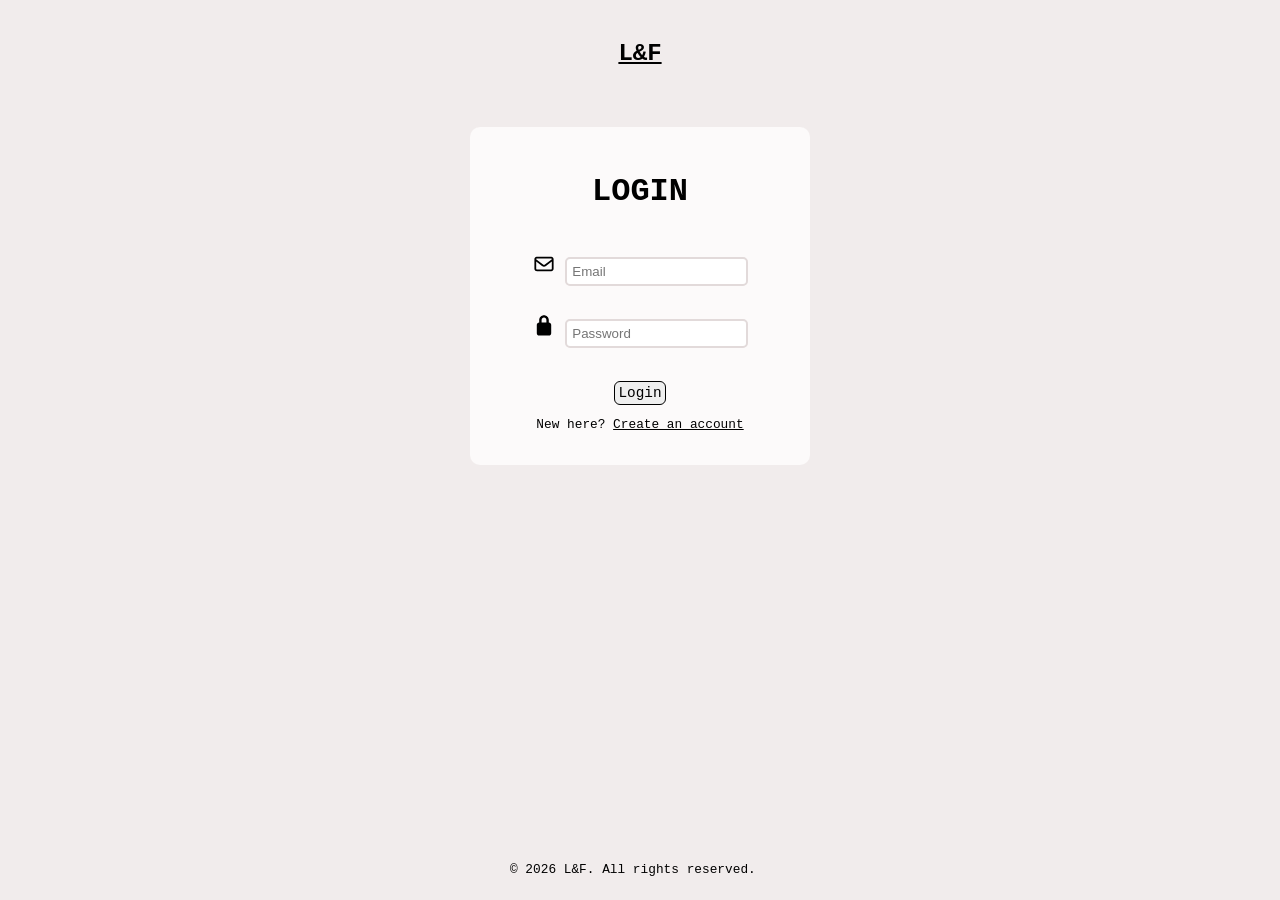
==== login.html @ fd73874f "created the main pages" ====
<!DOCTYPE html>
<html lang="en">
<head>
    <meta charset="UTF-8">
    <meta name="viewport" content="width=device-width, initial-scale=1.0">
    <title>L&F- Login</title>
    <link rel="stylesheet" href="styles.css">
    <script src="index.js" defer></script>
</head>
<body>
    <header>
        <nav class="navbar">
            <h2><a href="index.html">L&F</a></h2>
            <!-- <ul>
                <li><a href="index.html">Home</a></li>
                <li><a href="aboutMe.html">About L&F</a></li>
                <li><a href="contact.html">Contact Us</a></li>
                <li><a href="login.html">Login</a></li>
                <li><a href="signup.html">Sign up</a></li>
            </ul> -->
        </nav>
    </header>

    <section class="container">
        <form action="" id="login_form">
            <h2>LOGIN</h2>
            <div>
                <label for="login_email">
                    <svg xmlns="http://www.w3.org/2000/svg" style="height: 24;" viewBox="0 0 640 640"><path d="M125.4 128C91.5 128 64 155.5 64 189.4C64 190.3 64 191.1 64.1 192L64 192L64 448C64 483.3 92.7 512 128 512L512 512C547.3 512 576 483.3 576 448L576 192L575.9 192C575.9 191.1 576 190.3 576 189.4C576 155.5 548.5 128 514.6 128L125.4 128zM528 256.3L528 448C528 456.8 520.8 464 512 464L128 464C119.2 464 112 456.8 112 448L112 256.3L266.8 373.7C298.2 397.6 341.7 397.6 373.2 373.7L528 256.3zM112 189.4C112 182 118 176 125.4 176L514.6 176C522 176 528 182 528 189.4C528 193.6 526 197.6 522.7 200.1L344.2 335.5C329.9 346.3 310.1 346.3 295.8 335.5L117.3 200.1C114 197.6 112 193.6 112 189.4z"/></svg>
                </label>
                <input type="email" name="email" id="login_email" placeholder="Email">
                <p id="login_email_error"></p>
            </div>
            <div>
                <label for="login_password"><svg xmlns="http://www.w3.org/2000/svg" style="height: 24;" viewBox="0 0 640 640"><path d="M256 160L256 224L384 224L384 160C384 124.7 355.3 96 320 96C284.7 96 256 124.7 256 160zM192 224L192 160C192 89.3 249.3 32 320 32C390.7 32 448 89.3 448 160L448 224C483.3 224 512 252.7 512 288L512 512C512 547.3 483.3 576 448 576L192 576C156.7 576 128 547.3 128 512L128 288C128 252.7 156.7 224 192 224z"/></svg></label>
                <input type="password" name="password" id="login_password" placeholder="Password">
                <p id="login_password_error"></p>
            </div>
            <button type="submit">Login</button>
            <p>New here? <a href="signup.html">Create an account</a></p>
        </form>
    </section>
    <footer>
        <p>© 2026 L&F. All rights reserved.</p>
    </footer>
</body>
</html>
---- styles.css ----
body{
    font-family:'Courier New', Courier, monospace;
    margin: 0;
    padding: 0;
    box-sizing: border-box;
    text-align: center;
    background-color: rgb(241, 236, 236);
}
body a{
    text-decoration: underline;
    color: black;
}
html{
    display: flex;
    justify-content: center;
    align-items: center;
}
.navbar{
    display: flex;
    justify-content: center;
    align-items: center;
    padding: 20px;
    position: sticky;
    top: 0;
    margin-bottom: 0px;
    /* border-bottom: 1px solid; */
    /* background-color:rgb(252, 250, 250); */
}
.navbar h2 a{
    color: black;
}
.navbar ul {
    display: flex;
    list-style-type: none;
    gap: 30px;
}
.navbar ul a {
    color: black;
}
.navbar ul a:hover {
    color: blue;
    cursor: cell;
}
.navbar h2 a:hover {
    cursor: cell;
}

/* SIGN UP */
.container{
    background-color:rgb(252, 250, 250);
    margin-top: 20px;
    margin-bottom:30px;
    width: 300px;
    padding: 20px;
    display: flex;
    justify-content: center;
    align-items: center;
    border: none;
    border-radius: 10px;
}
form h2{
    text-align: center;
    font-size: 2rem;
}
form input{
    border: 2px solid rgb(226, 218, 218);
    padding: 5px;
    border-radius: 5px;
    margin-top: 20px;
}
form input:hover{
    border-color: rgba(61, 57, 57, 0.479);
}
button{
    border: 1px solid;
    border-radius: 6px;
    padding: 3px;
    margin-top: 20px;
    font: inherit;
    font-size: 0.9rem;
}
button:hover{
    cursor: pointer;
}
section p{
    font-size: 0.8rem;
}
.error_message{
    color: rgba(241, 42, 7, 0.959);
    font-size: 0.73rem;
}
.signup_success{
    color: rgb(31, 187, 31);
    font-size: 1rem;
    background-color:rgb(226, 218, 218) ;
    padding: 5px;
}
footer{
    /* background-color: rgb(252, 250, 250); */
    margin-bottom: 10px;
    font-size: 0.8rem;
    position: fixed;
    bottom: 0;
    text-align: center;
    margin-left: 40px;
}
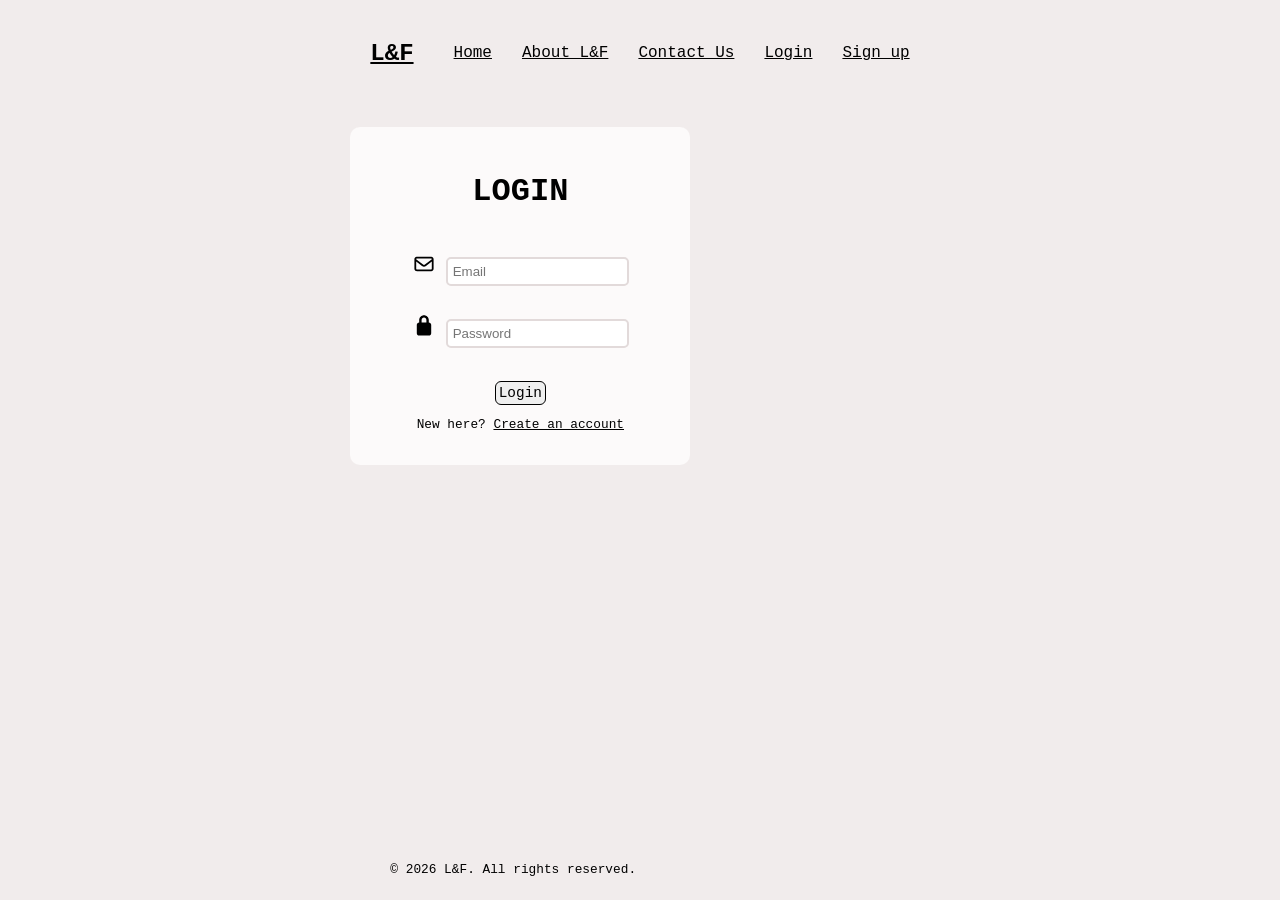
==== commit 759387e3: "created the pages" ====
--- a/login.html
+++ b/login.html
@@ -11,13 +11,13 @@
     <header>
         <nav class="navbar">
             <h2><a href="index.html">L&F</a></h2>
-            <!-- <ul>
+            <ul>
                 <li><a href="index.html">Home</a></li>
                 <li><a href="aboutMe.html">About L&F</a></li>
                 <li><a href="contact.html">Contact Us</a></li>
                 <li><a href="login.html">Login</a></li>
                 <li><a href="signup.html">Sign up</a></li>
-            </ul> -->
+            </ul>
         </nav>
     </header>
 
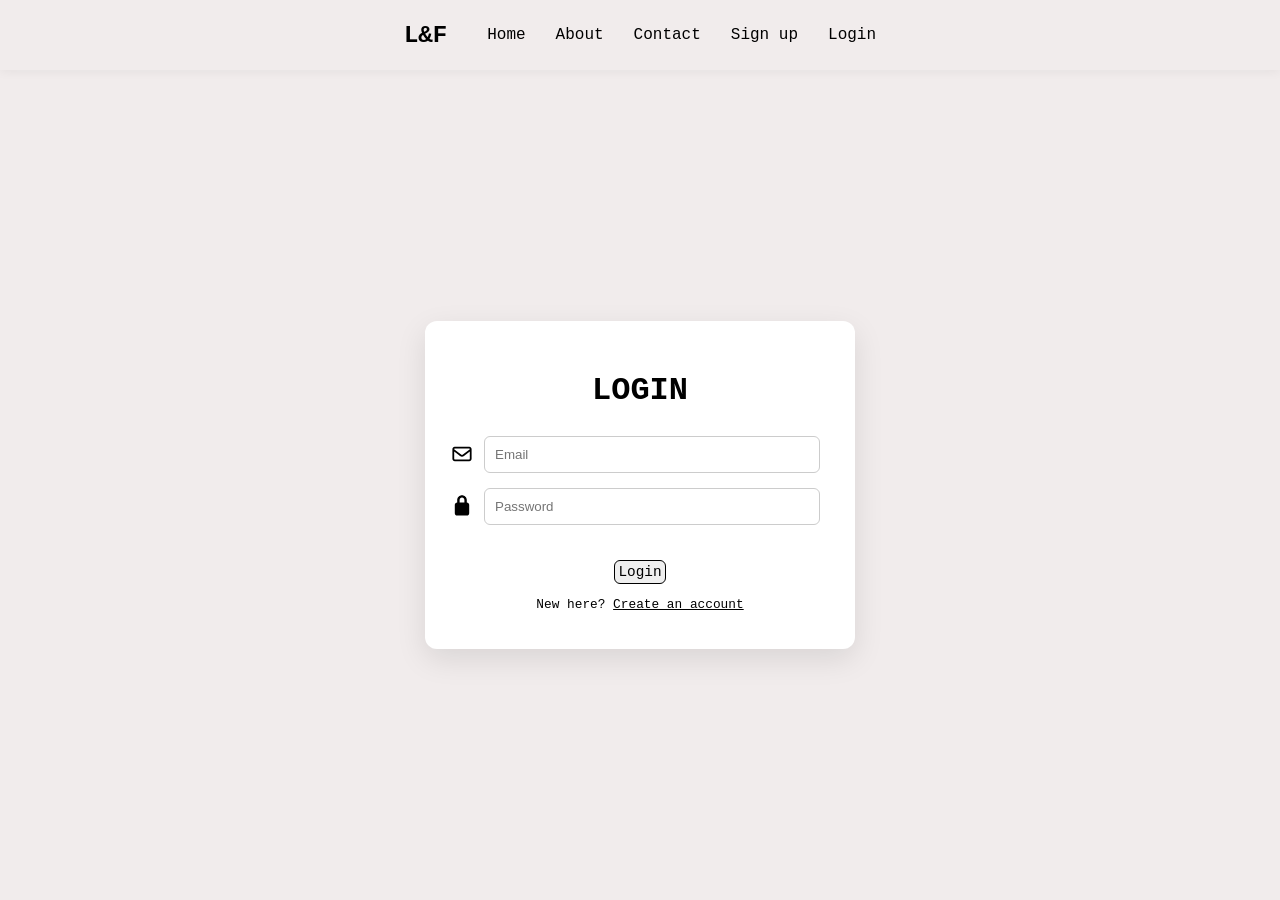
==== commit 5a7504ba: "restyled the navbar" ====
--- a/login.html
+++ b/login.html
@@ -13,10 +13,10 @@
             <h2><a href="index.html">L&F</a></h2>
             <ul>
                 <li><a href="index.html">Home</a></li>
-                <li><a href="aboutMe.html">About L&F</a></li>
-                <li><a href="contact.html">Contact Us</a></li>
+                <li><a href="aboutMe.html">About</a></li>
+                <li><a href="contact.html">Contact</a></li>
+                <li><a href="signup.html">Sign up</a></li>
                 <li><a href="login.html">Login</a></li>
-                <li><a href="signup.html">Sign up</a></li>
             </ul>
         </nav>
     </header>
@@ -40,8 +40,8 @@
             <p>New here? <a href="signup.html">Create an account</a></p>
         </form>
     </section>
-    <footer>
+    <!-- <footer>
         <p>© 2026 L&F. All rights reserved.</p>
-    </footer>
+    </footer> -->
 </body>
 </html>
--- a/styles.css
+++ b/styles.css
@@ -7,24 +7,16 @@
     background-color: rgb(241, 236, 236);
 }
 body a{
-    text-decoration: underline;
+    text-decoration: none;
     color: black;
 }
-html{
+.navbar {
     display: flex;
     justify-content: center;
     align-items: center;
-}
-.navbar{
-    display: flex;
-    justify-content: center;
-    align-items: center;
-    padding: 20px;
-    position: sticky;
-    top: 0;
-    margin-bottom: 0px;
-    /* border-bottom: 1px solid; */
-    /* background-color:rgb(252, 250, 250); */
+    height: 70px;
+    /* border-bottom: 1px solid ; */
+    box-shadow: 0 2px 10px rgba(0,0,0,0.05);
 }
 .navbar h2 a{
     color: black;
@@ -38,7 +30,7 @@
     color: black;
 }
 .navbar ul a:hover {
-    color: blue;
+    color: #555;
     cursor: cell;
 }
 .navbar h2 a:hover {
@@ -46,30 +38,47 @@
 }
 
 /* SIGN UP */
-.container{
-    background-color:rgb(252, 250, 250);
-    margin-top: 20px;
-    margin-bottom:30px;
-    width: 300px;
-    padding: 20px;
+.container {
+    min-height: calc(100vh - 70px); 
     display: flex;
     justify-content: center;
     align-items: center;
-    border: none;
-    border-radius: 10px;
+}
+#signup_form {
+    width: 100%;
+    max-width: 380px;
+    padding: 25px;
+    border-radius: 12px;
+    background: #ffffff;
+    box-shadow: 0 10px 30px rgba(0,0,0,0.1);
+}
+#signup_form div {
+    display: flex;
+    align-items: center;
+    gap: 10px;
+    margin-bottom: 15px;
+    position: relative;
+}
+#signup_form label {
+    display: flex;
+    align-items: center;
+}
+#signup_form input {
+    flex: 1;
+    padding: 10px;
+    border: 1px solid #ccc;
+    border-radius: 6px;
+    outline: none;
+}
+#signup_form input:hover{
+    border-color: rgba(61, 57, 57, 0.479);
+}
+#signup_form input:focus {
+    border-color: #333;
 }
 form h2{
     text-align: center;
     font-size: 2rem;
-}
-form input{
-    border: 2px solid rgb(226, 218, 218);
-    padding: 5px;
-    border-radius: 5px;
-    margin-top: 20px;
-}
-form input:hover{
-    border-color: rgba(61, 57, 57, 0.479);
 }
 button{
     border: 1px solid;
@@ -95,12 +104,48 @@
     background-color:rgb(226, 218, 218) ;
     padding: 5px;
 }
-footer{
+form p a{
+    text-decoration: underline;
+}
+/* footer{
     /* background-color: rgb(252, 250, 250); */
-    margin-bottom: 10px;
-    font-size: 0.8rem;
-    position: fixed;
-    bottom: 0;
-    text-align: center;
-    margin-left: 40px;
+    /* margin-bottom: 10px; */
+    /* font-size: 0.8rem; */
+    /* position: fixed; */
+    /* bottom: 0; */
+    /* text-align: center;
+    margin-left: 40px; */
+/* }
+/* Login */
+#login_form {
+    width: 100%;
+    max-width: 380px;
+    padding: 25px;
+    border-radius: 12px;
+    background: #ffffff;
+    box-shadow: 0 10px 30px rgba(0,0,0,0.1);
+}
+#login_form div {
+    display: flex;
+    align-items: center;
+    gap: 10px;
+    margin-bottom: 15px;
+    position: relative;
+}
+#login_form label {
+    display: flex;
+    align-items: center;
+}
+#login_form input {
+    flex: 1;
+    padding: 10px;
+    border: 1px solid #ccc;
+    border-radius: 6px;
+    outline: none;
+}
+#login_form input:hover{
+    border-color: rgba(61, 57, 57, 0.479);
+}
+#login_form input:focus {
+    border-color: #333;
 }
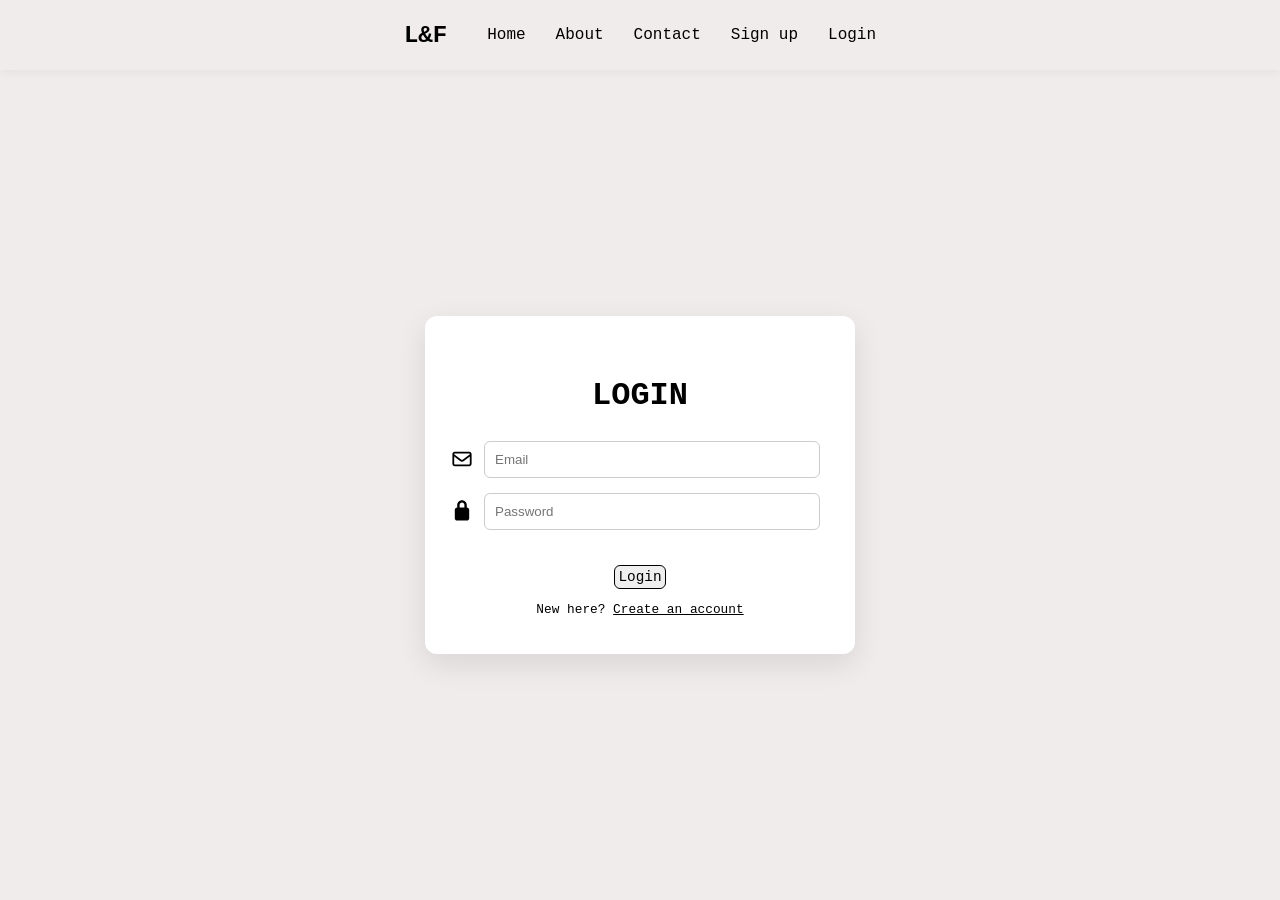
==== commit 71025407: "added login and sign up success message" ====
--- a/login.html
+++ b/login.html
@@ -23,6 +23,7 @@
 
     <section class="container">
         <form action="" id="login_form">
+            <div id="login_success"></div>
             <h2>LOGIN</h2>
             <div>
                 <label for="login_email">
--- a/styles.css
+++ b/styles.css
@@ -76,6 +76,16 @@
 #signup_form input:focus {
     border-color: #333;
 }
+.signup_success{ 
+    color: rgb(31, 187, 31); 
+    font-size: 1rem; 
+    /* margin-top: 20px; */
+    display: flex;
+    justify-content: center;
+    align-items: center;
+    margin-bottom: 0px;
+    padding: 5px;
+}
 form h2{
     text-align: center;
     font-size: 2rem;
@@ -98,12 +108,6 @@
     color: rgba(241, 42, 7, 0.959);
     font-size: 0.73rem;
 }
-.signup_success{
-    color: rgb(31, 187, 31);
-    font-size: 1rem;
-    background-color:rgb(226, 218, 218) ;
-    padding: 5px;
-}
 form p a{
     text-decoration: underline;
 }
@@ -116,6 +120,7 @@
     /* text-align: center;
     margin-left: 40px; */
 /* }
+
 /* Login */
 #login_form {
     width: 100%;
@@ -148,4 +153,14 @@
 }
 #login_form input:focus {
     border-color: #333;
+}
+#login_success{
+    color: rgb(31, 187, 31); 
+    font-size: 1rem; 
+    /* margin-top: 20px; */
+    display: flex;
+    justify-content: center;
+    align-items: center;
+    margin-bottom: 0px;
+    padding: 5px;
 }
